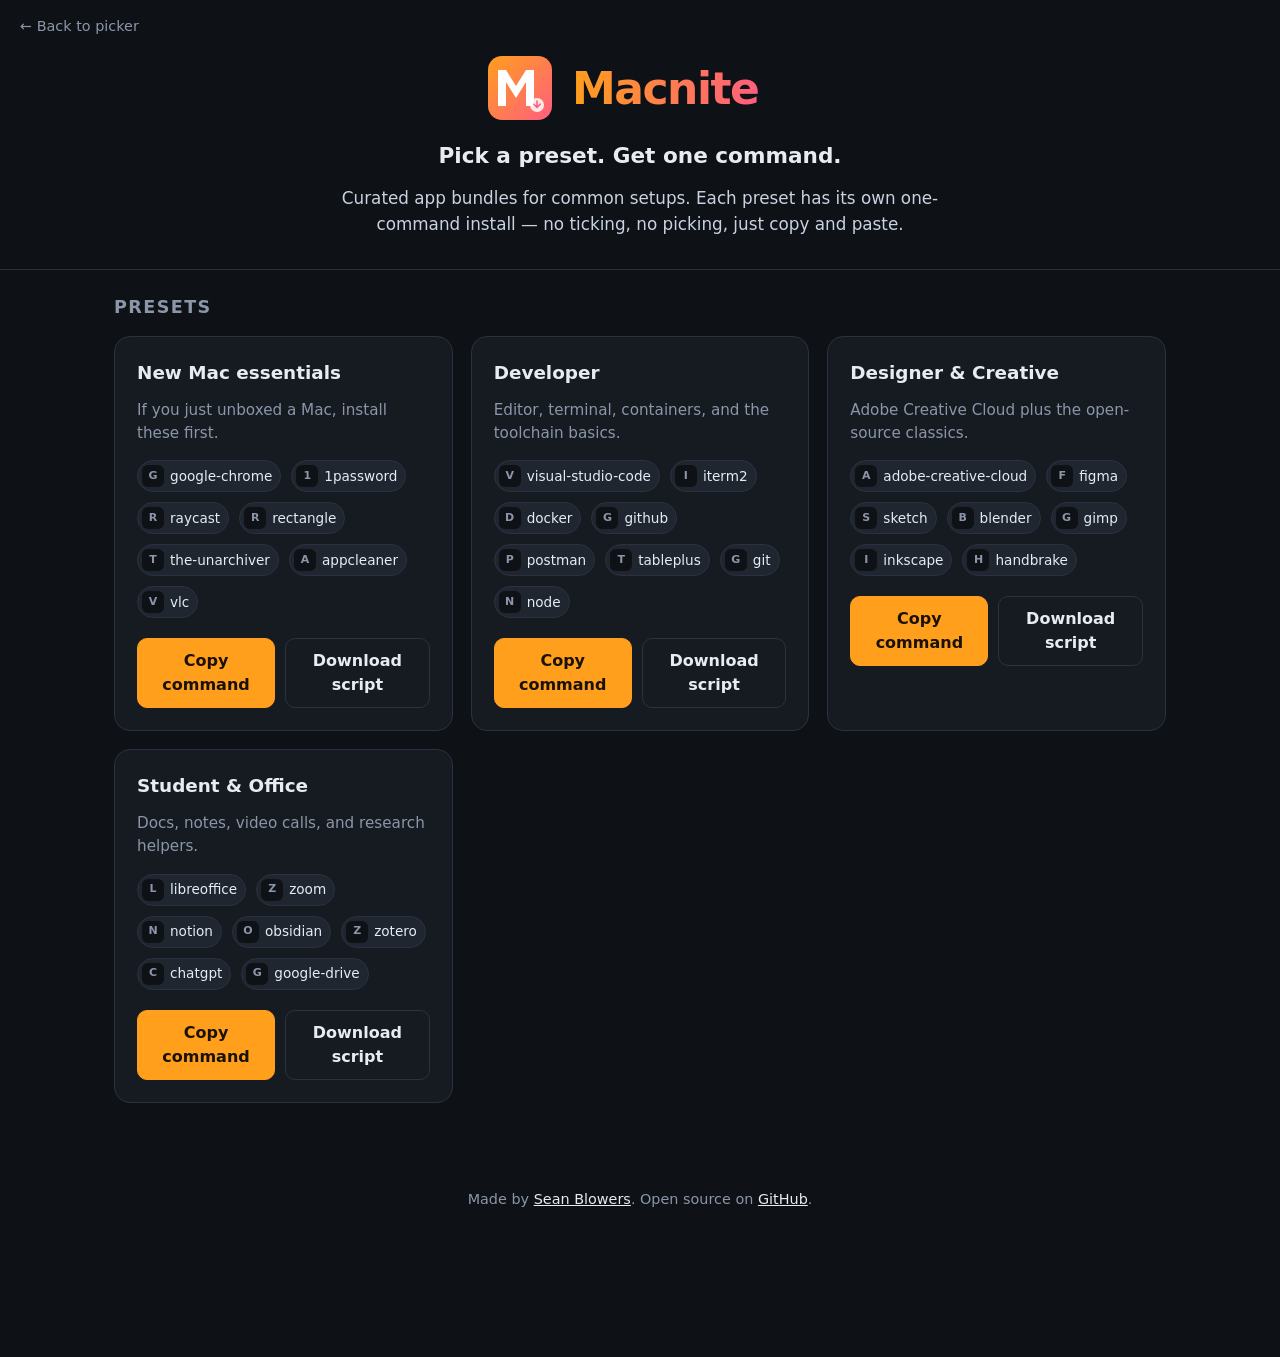
==== presets.html @ 3118585d "Add presets feature with curated app bundles and update cache management" ====
<!doctype html>
<html lang="en">
<head>
  <meta charset="utf-8" />
  <meta name="viewport" content="width=device-width, initial-scale=1" />
  <title>Macnite Presets — curated app bundles for Mac</title>
  <meta name="description" content="Pre-made app bundles for new Macs, developers, creatives, and students. One click, one command." />
  <link rel="icon" type="image/svg+xml" href="logo.svg" />
  <link rel="stylesheet" href="styles.css" />
</head>
<body>
  <header class="hero">
    <a href="/" class="back-link">← Back to picker</a>
    <img class="logo" src="wordmark.svg" alt="Macnite" width="280" height="70" />
    <h1 class="visually-hidden">Macnite Presets</h1>
    <p class="tagline">Pick a preset. Get one command.</p>
    <p class="lede">
      Curated app bundles for common setups. Each preset has its own one-command
      install — no ticking, no picking, just copy and paste.
    </p>
  </header>

  <main>
    <section>
      <h2>Presets</h2>
      <div id="presets-grid" class="presets-grid" aria-busy="true">
        <p class="loading">Loading presets…</p>
      </div>
    </section>

    <dialog id="next-steps" class="next-steps">
      <h3 id="next-title">Now do this</h3>
      <ol id="next-body"></ol>
      <button type="button" id="next-close">Got it</button>
    </dialog>

    <footer class="site-footer">
      <p>
        Made by <a href="https://seanblowers.me/2026/05/14/macnite-a-ninite-for-mac-built-in-a-static-html-file/" target="_blank" rel="noopener">Sean Blowers</a>.
        Open source on <a href="https://github.com/seanblowers/Macnite" target="_blank" rel="noopener">GitHub</a>.
      </p>
    </footer>
  </main>

  <script type="module" src="presets.js?v=1"></script>
  <script>
    if ('serviceWorker' in navigator) {
      navigator.serviceWorker.register('/sw.js').catch(() => {});
    }
  </script>
</body>
</html>
---- styles.css ----
:root {
  --bg: #0e1116;
  --surface: #161b22;
  --surface-2: #1f2630;
  --border: #2a3140;
  --text: #e7ecf3;
  --muted: #8b96a8;
  --accent: #ff9f1c;
  --accent-ink: #1a1206;
  --danger: #ef4444;
  --ok: #22c55e;
}

* { box-sizing: border-box; }

html, body {
  margin: 0;
  padding: 0;
  background: var(--bg);
  color: var(--text);
  font: 16px/1.5 -apple-system, BlinkMacSystemFont, "SF Pro Text", system-ui, sans-serif;
}

body {
  min-height: 100vh;
  padding-bottom: 96px;
}

a { color: var(--accent); }

.hero {
  padding: 48px 24px 24px;
  text-align: center;
  border-bottom: 1px solid var(--border);
}
.hero .logo {
  display: block;
  margin: 0 auto;
  width: clamp(220px, 36vw, 320px);
  height: auto;
}
.visually-hidden {
  position: absolute !important;
  width: 1px; height: 1px;
  padding: 0; margin: -1px; overflow: hidden;
  clip: rect(0,0,0,0); white-space: nowrap; border: 0;
}
.tagline { font-size: 1.35rem; margin: 12px 0 0; font-weight: 600; }
.lede {
  max-width: 620px;
  margin: 14px auto 8px;
  color: #c8d2e1;
  font-size: 1.05rem;
}
.subtle { color: var(--muted); margin: 6px 0 0; font-size: 0.9rem; }

main {
  max-width: 1100px;
  margin: 0 auto;
  padding: 24px;
}

main section { margin-bottom: 40px; }
main h2 {
  font-size: 1.1rem;
  text-transform: uppercase;
  letter-spacing: 0.08em;
  color: var(--muted);
  margin: 0 0 16px;
  font-weight: 600;
}

.grid {
  display: grid;
  grid-template-columns: repeat(auto-fill, minmax(180px, 1fr));
  gap: 12px;
}
.loading { color: var(--muted); grid-column: 1 / -1; }

.tile {
  display: flex;
  align-items: flex-start;
  gap: 10px;
  padding: 14px;
  border: 1px solid var(--border);
  border-radius: 12px;
  background: var(--surface);
  cursor: pointer;
  transition: border-color 0.15s, background 0.15s, transform 0.05s;
}
.tile:hover { border-color: #3b4458; background: var(--surface-2); }
.tile:active { transform: translateY(1px); }
.tile.checked {
  border-color: var(--accent);
  background: linear-gradient(180deg, rgba(255,159,28,0.12), rgba(255,159,28,0.04));
}
.tile input[type=checkbox] {
  margin: 2px 0 0;
  accent-color: var(--accent);
  width: 18px;
  height: 18px;
  flex: 0 0 auto;
}
.tile .icon {
  flex: 0 0 auto;
  width: 36px;
  height: 36px;
  border-radius: 8px;
  background: var(--surface-2);
  display: flex;
  align-items: center;
  justify-content: center;
  overflow: hidden;
}
.tile .icon img { width: 32px; height: 32px; object-fit: contain; display: block; }
.tile .icon.icon-fallback {
  font-weight: 700;
  font-size: 18px;
  color: var(--muted);
  background: var(--surface-2);
}
.tile .tile-body { min-width: 0; flex: 1 1 auto; }
.tile .name { font-weight: 600; line-height: 1.2; }
.tile .token { color: var(--muted); font: 12px/1.4 ui-monospace, SFMono-Regular, Menlo, monospace; word-break: break-all; }
.tile .desc { color: var(--muted); font-size: 12px; margin-top: 4px; }
.tile .badge {
  display: inline-block;
  font: 10px/1 ui-monospace, monospace;
  padding: 3px 6px;
  border-radius: 999px;
  text-transform: uppercase;
  letter-spacing: 0.05em;
  margin-left: 6px;
  vertical-align: middle;
}
.tile .badge.cask    { background: #1d4ed8; color: white; }
.tile .badge.formula { background: #15803d; color: white; }

.search {
  width: 100%;
  padding: 14px 16px;
  font-size: 1rem;
  background: var(--surface);
  border: 1px solid var(--border);
  border-radius: 12px;
  color: var(--text);
  outline: none;
}
.search:focus { border-color: var(--accent); }

.results {
  margin-top: 16px;
  display: grid;
  grid-template-columns: repeat(auto-fill, minmax(280px, 1fr));
  gap: 12px;
}
.results .hint { grid-column: 1 / -1; color: var(--muted); font-size: 0.9rem; }

.selection-bar {
  position: fixed;
  left: 0; right: 0; bottom: 0;
  display: flex;
  align-items: center;
  gap: 12px;
  padding: 14px 24px;
  background: rgba(14, 17, 22, 0.92);
  backdrop-filter: saturate(140%) blur(10px);
  border-top: 1px solid var(--border);
  z-index: 10;
}
#count { font-weight: 600; margin-right: auto; }

button {
  font: inherit;
  padding: 10px 16px;
  border-radius: 10px;
  border: 1px solid var(--accent);
  background: var(--accent);
  color: var(--accent-ink);
  cursor: pointer;
  font-weight: 600;
}
button:disabled { opacity: 0.4; cursor: not-allowed; }
button.ghost {
  background: transparent;
  color: var(--text);
  border-color: var(--border);
}

/* How it works */
.how { background: var(--surface); border: 1px solid var(--border); border-radius: 16px; padding: 24px; }
.steps {
  list-style: none;
  padding: 0;
  margin: 0;
  display: grid;
  grid-template-columns: repeat(auto-fit, minmax(260px, 1fr));
  gap: 18px;
}
.steps li { display: flex; gap: 14px; align-items: flex-start; }
.steps li p { margin: 4px 0 0; color: var(--muted); font-size: 0.95rem; }
.steps strong { display: block; font-size: 1.02rem; }
.step-num {
  flex: 0 0 auto;
  width: 32px; height: 32px;
  border-radius: 50%;
  background: var(--accent);
  color: var(--accent-ink);
  font-weight: 700;
  display: flex;
  align-items: center;
  justify-content: center;
}
.how-foot { margin: 18px 0 0; color: var(--muted); font-size: 0.9rem; }

kbd {
  display: inline-block;
  font: 12px/1 ui-monospace, monospace;
  padding: 2px 6px;
  border: 1px solid var(--border);
  border-bottom-width: 2px;
  background: var(--surface-2);
  border-radius: 6px;
  color: var(--text);
  vertical-align: 1px;
}

/* Next-steps dialog */
.next-steps[open] {
  border: 1px solid var(--border);
  background: var(--surface);
  color: var(--text);
  border-radius: 16px;
  padding: 28px;
  max-width: 560px;
  width: calc(100% - 32px);
  box-shadow: 0 20px 60px rgba(0,0,0,0.55);
}
.next-steps::backdrop { background: rgba(0,0,0,0.55); backdrop-filter: blur(4px); }
.next-steps h3 { margin: 0 0 14px; font-size: 1.25rem; }
.next-steps ol { padding-left: 22px; margin: 0; }
.next-steps li { margin-bottom: 10px; line-height: 1.5; }
.next-steps li code, .cmd-preview {
  font: 13px/1.5 ui-monospace, SFMono-Regular, Menlo, monospace;
  background: var(--surface-2);
  border: 1px solid var(--border);
  padding: 1px 6px;
  border-radius: 6px;
}
.cmd-preview {
  display: block;
  padding: 10px 12px;
  margin: 0;
  white-space: pre-wrap;
  word-break: break-all;
  color: #c8d2e1;
}
.cmd-wrap {
  margin-top: 14px;
  display: flex;
  flex-direction: column;
  gap: 8px;
}
.cmd-copy {
  align-self: flex-end;
  padding: 6px 12px;
  font-size: 0.85rem;
}
.next-steps .note {
  margin: 10px 0 0;
  color: var(--muted);
  font-size: 0.85rem;
}
.next-steps button {
  margin-top: 20px;
  width: 100%;
}

/* Report-a-problem form */
.report {
  background: var(--surface);
  border: 1px solid var(--border);
  border-radius: 16px;
  padding: 22px;
}
.report h2 { margin-top: 0; color: var(--text); text-transform: none; letter-spacing: 0; font-size: 1.1rem; }
.report-help { color: var(--muted); margin: 0 0 14px; font-size: 0.95rem; }
.report-form textarea {
  width: 100%;
  background: var(--bg);
  border: 1px solid var(--border);
  border-radius: 10px;
  color: var(--text);
  padding: 12px;
  font: inherit;
  resize: vertical;
  outline: none;
}
.report-form textarea:focus { border-color: var(--accent); }
.report-row { display: flex; align-items: center; gap: 12px; margin-top: 10px; }
.report-status { font-size: 0.9rem; color: var(--muted); }
.report-status.ok  { color: var(--ok); }
.report-status.err { color: var(--danger); }

.site-footer {
  text-align: center;
  color: var(--muted);
  font-size: 0.9rem;
  padding: 32px 0 12px;
}
.site-footer a { color: var(--text); }

/* Preset banner (below How it works on the main page) */
.preset-banner {
  display: flex;
  align-items: center;
  justify-content: space-between;
  gap: 16px;
  margin: -24px 0 40px;
  padding: 16px 22px;
  background: linear-gradient(180deg, rgba(255,159,28,0.12), rgba(255,159,28,0.04));
  border: 1px solid rgba(255,159,28,0.35);
  border-radius: 16px;
}
.preset-banner > div { min-width: 0; }
.preset-banner strong { display: block; font-size: 1rem; }
.preset-banner p { margin: 4px 0 0; color: var(--muted); font-size: 0.9rem; }
.preset-banner-cta {
  flex: 0 0 auto;
  padding: 10px 16px;
  border-radius: 10px;
  border: 1px solid var(--accent);
  background: var(--accent);
  color: var(--accent-ink);
  font-weight: 600;
  text-decoration: none;
  white-space: nowrap;
}
.preset-banner-cta:hover { filter: brightness(1.05); }

/* Presets page */
.back-link {
  display: inline-block;
  position: absolute;
  top: 16px;
  left: 20px;
  color: var(--muted);
  text-decoration: none;
  font-size: 0.9rem;
}
.back-link:hover { color: var(--text); }
.hero { position: relative; }

.presets-grid {
  display: grid;
  grid-template-columns: repeat(auto-fit, minmax(320px, 1fr));
  gap: 18px;
}
.preset-card {
  background: var(--surface);
  border: 1px solid var(--border);
  border-radius: 16px;
  padding: 22px;
  display: flex;
  flex-direction: column;
  gap: 12px;
}
.preset-card .preset-name {
  margin: 0;
  font-size: 1.15rem;
  text-transform: none;
  letter-spacing: 0;
}
.preset-card .preset-desc {
  margin: 0;
  color: var(--muted);
  font-size: 0.95rem;
}
.preset-card-apps {
  list-style: none;
  padding: 0;
  margin: 4px 0;
  display: flex;
  flex-wrap: wrap;
  gap: 10px;
}
.preset-app {
  display: flex;
  align-items: center;
  gap: 6px;
  padding: 4px 8px 4px 4px;
  background: var(--surface-2);
  border: 1px solid var(--border);
  border-radius: 999px;
  font-size: 0.85rem;
}
.preset-app .icon {
  flex: 0 0 auto;
  width: 22px; height: 22px;
  border-radius: 6px;
  background: var(--bg);
  display: flex;
  align-items: center;
  justify-content: center;
  overflow: hidden;
}
.preset-app .icon img { width: 18px; height: 18px; object-fit: contain; display: block; }
.preset-app .icon.icon-fallback {
  font-weight: 700;
  font-size: 11px;
  color: var(--muted);
}
.preset-app-name { color: var(--text); }
.preset-card-actions {
  display: flex;
  gap: 10px;
  margin-top: 4px;
}
.preset-card-actions button { flex: 1 1 auto; }

@media (max-width: 540px) {
  .selection-bar { flex-wrap: wrap; padding: 10px 12px; }
  #count { width: 100%; margin: 0 0 4px; }
  .preset-banner { flex-direction: column; align-items: flex-start; }
  .preset-banner-cta { width: 100%; text-align: center; }
}
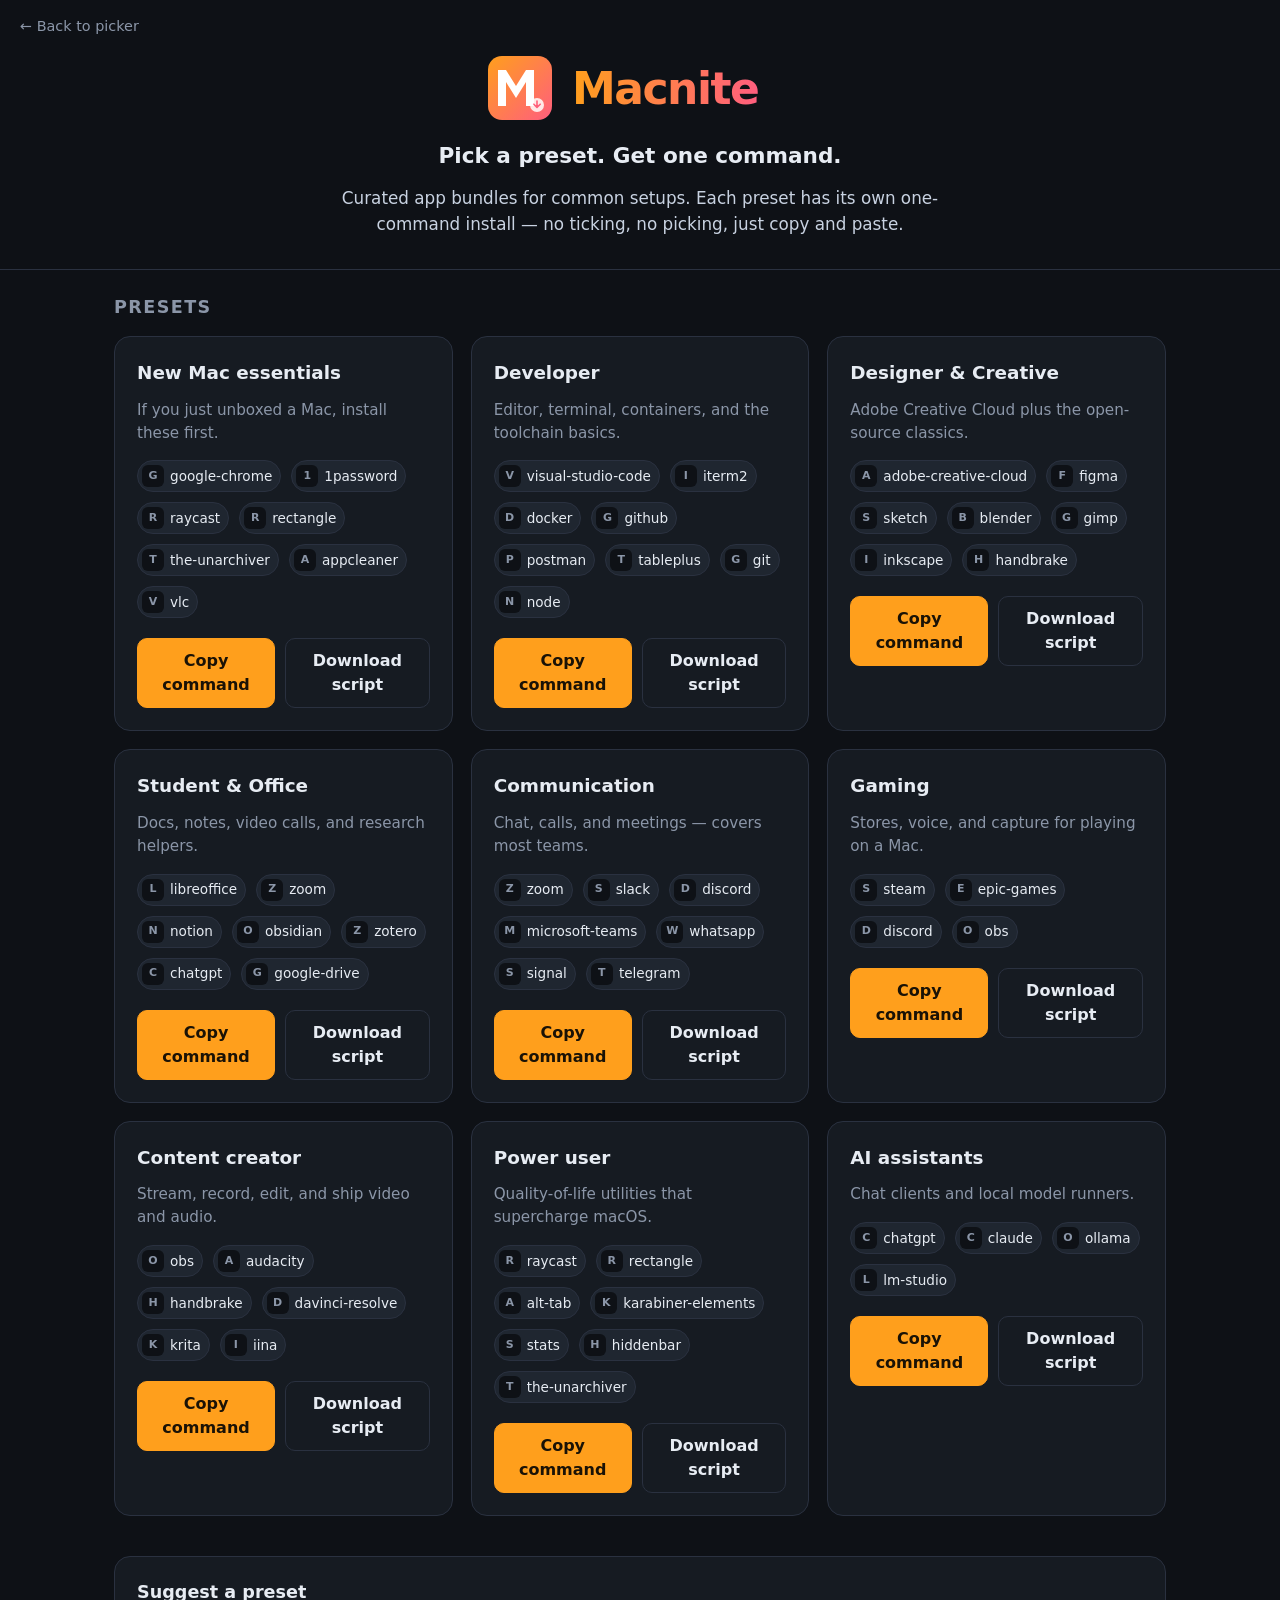
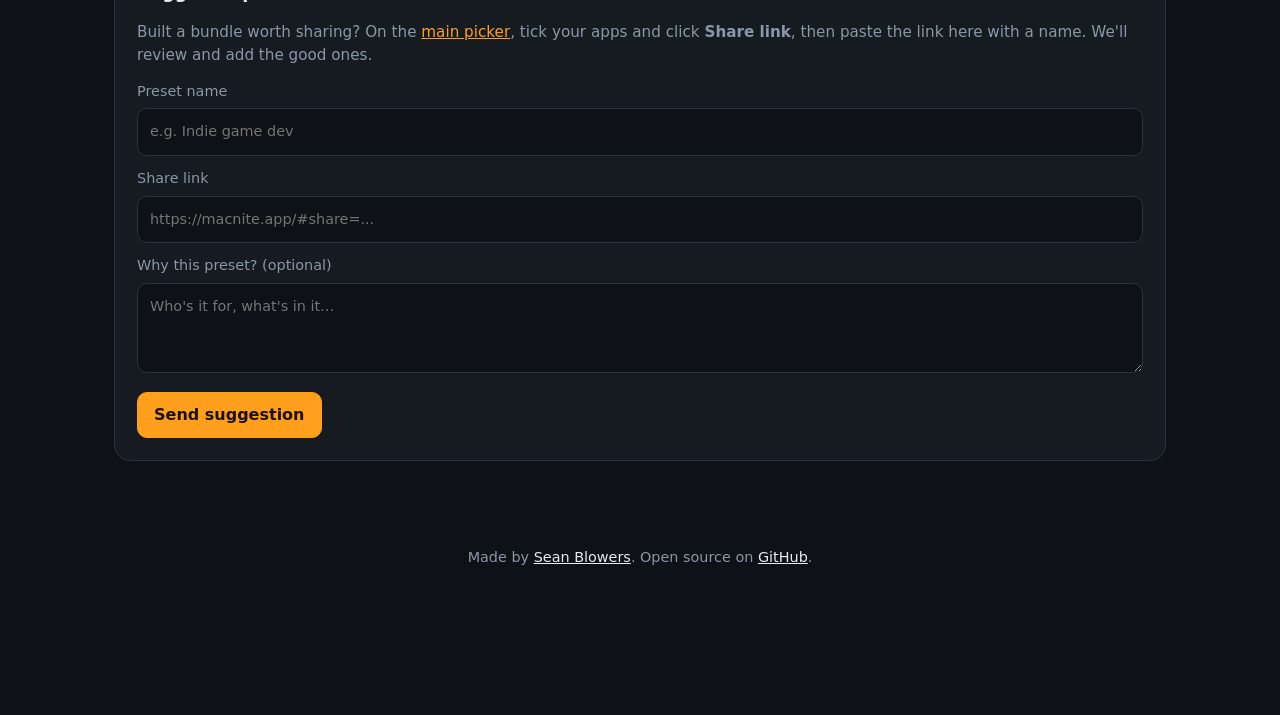
==== commit 655fce59: "Add share link functionality, suggest-a-preset form, and enhance reporting features" ====
--- a/presets.html
+++ b/presets.html
@@ -28,6 +28,33 @@
       </div>
     </section>
 
+    <section class="report" id="suggest">
+      <h2>Suggest a preset</h2>
+      <p class="report-help">
+        Built a bundle worth sharing? On the <a href="/">main picker</a>, tick your apps and click
+        <strong>Share link</strong>, then paste the link here with a name. We'll review and add
+        the good ones.
+      </p>
+      <form id="suggest-form" class="report-form" novalidate>
+        <label>
+          Preset name
+          <input id="suggest-name" name="preset_name" type="text" required maxlength="60" placeholder="e.g. Indie game dev" />
+        </label>
+        <label>
+          Share link
+          <input id="suggest-link" name="share_link" type="url" required placeholder="https://macnite.app/#share=..." />
+        </label>
+        <label>
+          Why this preset? <span class="optional">(optional)</span>
+          <textarea id="suggest-why" name="why" rows="3" maxlength="500" placeholder="Who's it for, what's in it…"></textarea>
+        </label>
+        <div class="report-row">
+          <button type="submit" id="suggest-submit">Send suggestion</button>
+          <span id="suggest-status" class="report-status" role="status" aria-live="polite"></span>
+        </div>
+      </form>
+    </section>
+
     <dialog id="next-steps" class="next-steps">
       <h3 id="next-title">Now do this</h3>
       <ol id="next-body"></ol>
@@ -42,7 +69,16 @@
     </footer>
   </main>
 
-  <script type="module" src="presets.js?v=1"></script>
+  <!-- Netlify Forms: detected at build time. Hidden from users. -->
+  <form name="macnite-preset-suggestion" netlify netlify-honeypot="bot-field" hidden>
+    <input name="preset_name" />
+    <input name="share_link" />
+    <input name="why" />
+    <input name="user_agent" />
+    <input name="bot-field" />
+  </form>
+
+  <script type="module" src="presets.js?v=2"></script>
   <script>
     if ('serviceWorker' in navigator) {
       navigator.serviceWorker.register('/sw.js').catch(() => {});
--- a/styles.css
+++ b/styles.css
@@ -285,6 +285,7 @@
 }
 .report h2 { margin-top: 0; color: var(--text); text-transform: none; letter-spacing: 0; font-size: 1.1rem; }
 .report-help { color: var(--muted); margin: 0 0 14px; font-size: 0.95rem; }
+.report-form input,
 .report-form textarea {
   width: 100%;
   background: var(--bg);
@@ -293,10 +294,20 @@
   color: var(--text);
   padding: 12px;
   font: inherit;
-  resize: vertical;
   outline: none;
 }
+.report-form textarea { resize: vertical; }
+.report-form input:focus,
 .report-form textarea:focus { border-color: var(--accent); }
+.report-form label {
+  display: block;
+  margin: 0 0 12px;
+  color: var(--muted);
+  font-size: 0.9rem;
+}
+.report-form label > input,
+.report-form label > textarea { margin-top: 6px; color: var(--text); }
+.report-form .optional { color: var(--muted); font-weight: 400; }
 .report-row { display: flex; align-items: center; gap: 12px; margin-top: 10px; }
 .report-status { font-size: 0.9rem; color: var(--muted); }
 .report-status.ok  { color: var(--ok); }
